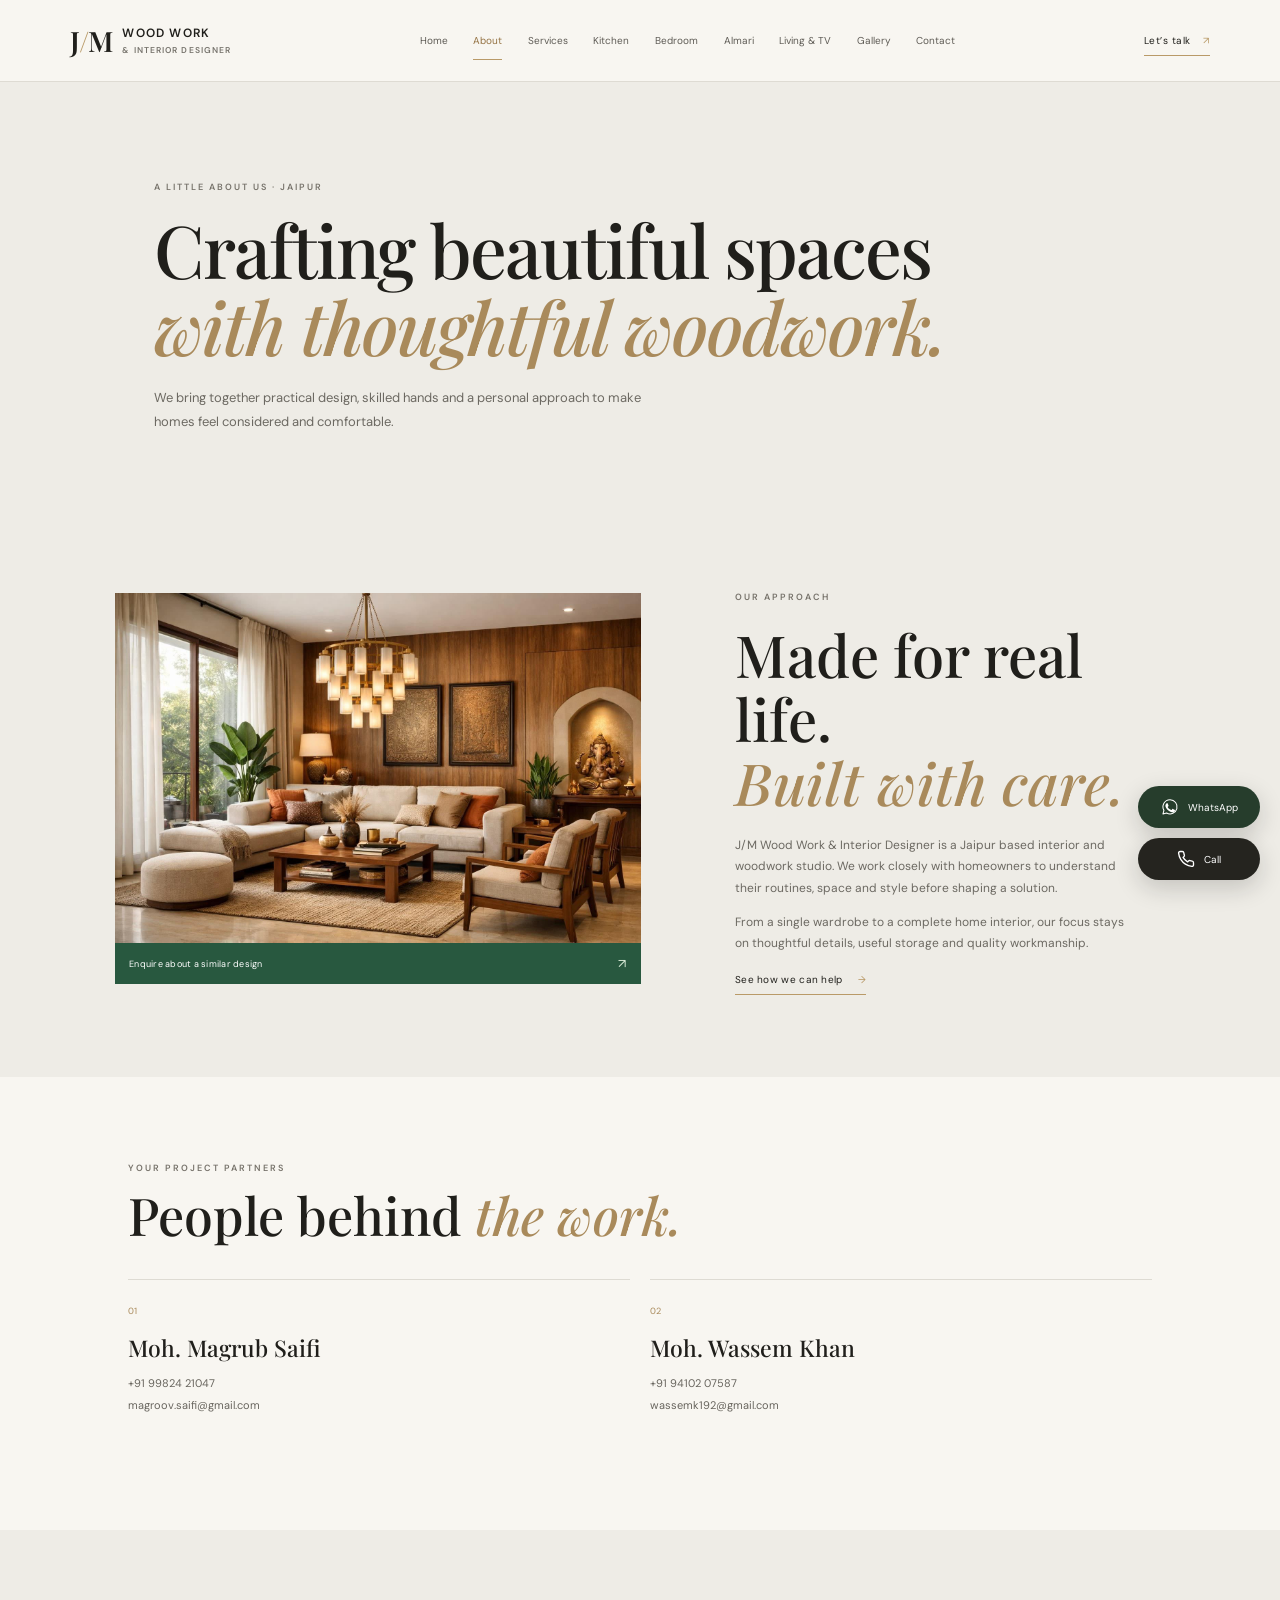
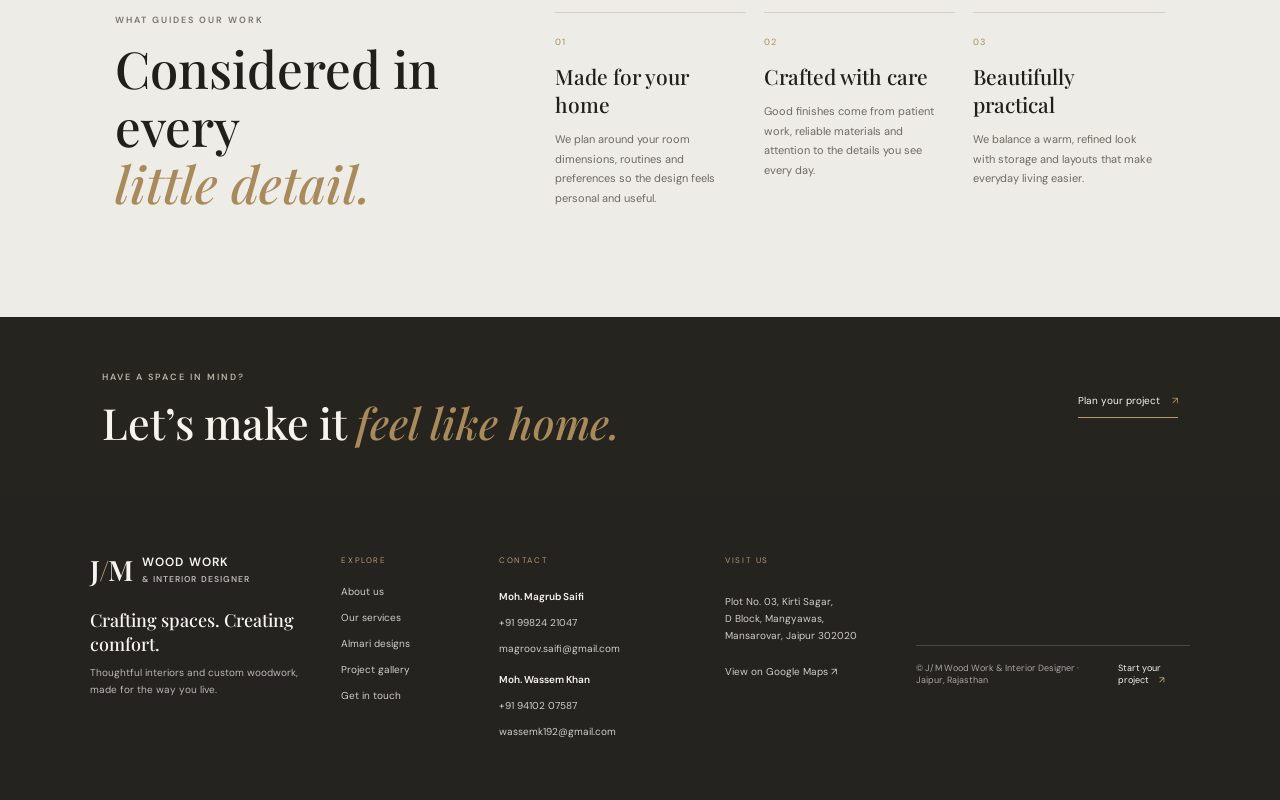
==== about.html @ 016baf74 "Build J/M Wood Work interior design website" ====
<!doctype html><html lang="en"><head><meta charset="UTF-8"><meta name="viewport" content="width=device-width, initial-scale=1"><meta name="theme-color" content="#171714"><meta name="description" content="Meet the J/M Wood Work team in Jaipur: custom woodwork, thoughtful interiors and quality craftsmanship."><title>About us | J/M Wood Work & Interior Designer, Jaipur</title><link rel="preconnect" href="https://fonts.googleapis.com"><link rel="preconnect" href="https://fonts.gstatic.com" crossorigin><link href="https://fonts.googleapis.com/css2?family=DM+Sans:wght@400;500;600&family=Playfair+Display:wght@500;600&display=swap" rel="stylesheet"><link rel="stylesheet" href="/styles.css"></head><body><header class="topbar"><a class="brand" href="/" aria-label="J/M Wood Work home"><span class="monogram">J<span>/</span>M</span><span class="brand-name">WOOD WORK <i>& INTERIOR DESIGNER</i></span></a><button class="menu-toggle" aria-expanded="false" aria-controls="site-nav" aria-label="Open navigation"><span></span><span></span></button><nav id="site-nav" aria-label="Main navigation"><a href="/">Home</a><a href="/about.html">About</a><a href="/services.html">Services</a><a href="/kitchen.html">Kitchen</a><a href="/bedroom.html">Bedroom</a><a href="/almari.html">Almari</a><a href="/living-room.html">Living & TV</a><a href="/gallery.html">Gallery</a><a href="/contact.html">Contact</a></nav><a class="header-cta" href="https://wa.me/919982421047" target="_blank" rel="noreferrer">Let’s talk <span>↗</span></a></header><main><section class="page-hero"><p class="eyebrow">A LITTLE ABOUT US · JAIPUR</p><h1>Crafting beautiful spaces<br><em>with thoughtful woodwork.</em></h1><p class="intro">We bring together practical design, skilled hands and a personal approach to make homes feel considered and comfortable.</p></section><section class="split-feature"><figure class="feature-image"><img src="/images/living-room-warm.jpg" alt="Warm family living room with custom wood finishes" loading="lazy"></figure><div><p class="eyebrow">OUR APPROACH</p><h2>Made for real life.<br><em>Built with care.</em></h2><p>J/M Wood Work & Interior Designer is a Jaipur based interior and woodwork studio. We work closely with homeowners to understand their routines, space and style before shaping a solution.</p><p>From a single wardrobe to a complete home interior, our focus stays on thoughtful details, useful storage and quality workmanship.</p><a class="text-link" href="/services.html">See how we can help <span>→</span></a></div></section><section class="owners"><p class="eyebrow">YOUR PROJECT PARTNERS</p><h2>People behind <em>the work.</em></h2><div class="owner-grid"><article><span>01</span><h3>Moh. Magrub Saifi</h3><a href="tel:+919982421047">+91 99824 21047</a><a href="mailto:magroov.saifi@gmail.com">magroov.saifi@gmail.com</a></article><article><span>02</span><h3>Moh. Wassem Khan</h3><a href="tel:+919410207587">+91 94102 07587</a><a href="mailto:wassemk192@gmail.com">wassemk192@gmail.com</a></article></div></section><section class="values-section"><div class="values-heading"><p class="eyebrow">WHAT GUIDES OUR WORK</p><h2>Considered in every<br><em>little detail.</em></h2></div><div class="values-grid"><article><span>01</span><h3>Made for your home</h3><p>We plan around your room dimensions, routines and preferences so the design feels personal and useful.</p></article><article><span>02</span><h3>Crafted with care</h3><p>Good finishes come from patient work, reliable materials and attention to the details you see every day.</p></article><article><span>03</span><h3>Beautifully practical</h3><p>We balance a warm, refined look with storage and layouts that make everyday living easier.</p></article></div></section></main><section class="contact-strip"><div><p class="eyebrow">HAVE A SPACE IN MIND?</p><h2>Let’s make it <em>feel like home.</em></h2></div><a class="contact-link" href="/contact.html">Plan your project <span>↗</span></a></section><footer class="site-footer"><div class="footer-main"><div class="footer-brand"><a class="brand" href="/"><span class="monogram">J<span>/</span>M</span><span class="brand-name">WOOD WORK <i>& INTERIOR DESIGNER</i></span></a><p>Crafting spaces. Creating comfort.</p><span class="footer-tag">Thoughtful interiors and custom woodwork, made for the way you live.</span></div><div class="footer-column"><p class="footer-title">EXPLORE</p><a href="/about.html">About us</a><a href="/services.html">Our services</a><a href="/almari.html">Almari designs</a><a href="/gallery.html">Project gallery</a><a href="/contact.html">Get in touch</a></div><div class="footer-column"><p class="footer-title">CONTACT</p><strong>Moh. Magrub Saifi</strong><a href="tel:+919982421047">+91 99824 21047</a><a href="mailto:magroov.saifi@gmail.com">magroov.saifi@gmail.com</a><strong>Moh. Wassem Khan</strong><a href="tel:+919410207587">+91 94102 07587</a><a href="mailto:wassemk192@gmail.com">wassemk192@gmail.com</a></div><div class="footer-column footer-address"><p class="footer-title">VISIT US</p><p>Plot No. 03, Kirti Sagar,<br>D Block, Mangyawas,<br>Mansarovar, Jaipur 302020</p><a href="https://maps.google.com/?q=Plot+No+03+Kirti+Sagar+D+Block+Mangyawas+Mansarovar+Jaipur+302020" target="_blank" rel="noreferrer">View on Google Maps ↗</a></div></div><div class="footer-bottom"><span>© J/M Wood Work & Interior Designer · Jaipur, Rajasthan</span><a href="/contact.html">Start your project <span>↗</span></a></div></footer><script src="/script.js" defer></script></body></html>
---- styles.css ----
:root{--ink:#201f1b;--muted:#77746d;--paper:#f8f6f1;--gold:#b99a68;--line:#dedbd3;--serif:'Playfair Display',Georgia,serif;--sans:'DM Sans',Arial,sans-serif}*{box-sizing:border-box}html{scroll-behavior:smooth}body{margin:0;background:var(--paper);color:var(--ink);font-family:var(--sans)}img{max-width:100%}a{color:inherit;text-decoration:none}button,input,select,textarea{font:inherit}.topbar{min-height:82px;padding:0 5.5vw;display:flex;align-items:center;justify-content:space-between;gap:28px;border-bottom:1px solid var(--line);position:relative;z-index:5;background:var(--paper)}.brand{display:flex;align-items:center;gap:12px;flex:none}.monogram{font:600 28px var(--serif);letter-spacing:-3px}.monogram span{color:var(--gold);padding:0 2px}.brand-name{font-size:9px;letter-spacing:1.5px;font-weight:600;white-space:nowrap}.brand-name i{font-style:normal;display:block;font-size:7px;letter-spacing:1.3px;color:var(--muted);margin-top:4px}.topbar nav{display:flex;align-items:center;justify-content:center;gap:clamp(12px,2vw,27px)}.topbar nav a{font-size:10px;color:#5e5b55;white-space:nowrap;padding:12px 0;border-bottom:1px solid transparent}.topbar nav a:hover,.topbar nav a[aria-current=page]{color:#957344;border-color:var(--gold)}.header-cta{font-size:10px;letter-spacing:.5px;border-bottom:1px solid var(--gold);padding:8px 0;white-space:nowrap}.header-cta span,.contact-link span,.button span{color:var(--gold);padding-left:9px}.menu-toggle{display:none}.eyebrow{font-size:9px;letter-spacing:2px;font-weight:600;color:#77736b}.hero{min-height:590px;padding:65px 6vw 63px;display:grid;grid-template-columns:.8fr 1.2fr;gap:7%;align-items:center;position:relative}.hero-copy{padding-left:3vw}.hero-copy .eyebrow span{display:inline-block;width:24px;height:1px;background:var(--gold);vertical-align:middle;margin-right:10px}.hero h1,.page-hero h1{font:500 clamp(48px,6vw,82px)/1.05 var(--serif);letter-spacing:-2px;margin:25px 0}.hero h1 em,.page-hero h1 em,.section-heading h2 em,.contact-strip h2 em,.home-feature h2 em,.split-feature h2 em,.owners h2 em{color:#a98a5b;font-weight:500}.intro{font-size:13px;line-height:1.85;color:#6c6962;max-width:360px;margin:22px 0 32px}.hero-actions{display:flex;align-items:center;gap:22px;flex-wrap:wrap}.button{display:inline-flex;align-items:center;background:#25241f;color:#fff;font-size:10px;letter-spacing:.3px;padding:14px 18px;border:0;cursor:pointer}.button span{color:#d1b47e}.text-link{display:inline-block;font-size:10px;letter-spacing:.3px;padding-bottom:8px;border-bottom:1px solid var(--gold)}.text-link span{padding-left:12px;color:var(--gold)}.hero-image{margin:0;position:relative;background:#eee9df;display:flex;align-items:center;justify-content:center;min-height:300px}.hero-image img{display:block;width:100%;height:auto;max-height:490px;object-fit:contain}.hero-image figcaption{position:absolute;bottom:0;left:0;right:0;display:flex;justify-content:space-between;gap:10px;padding:12px 15px;background:rgba(248,246,241,.92);font-size:8px;letter-spacing:1.2px}.hero-index{position:absolute;left:6vw;bottom:20px;font-size:8px;letter-spacing:1.5px;color:#858178}.hero-index span{margin-left:15px;color:#aaa59a}.intro-band{text-align:center;background:#eeece6;padding:80px 20px 76px}.statement{font:500 clamp(27px,4vw,44px)/1.35 var(--serif);margin:24px 0 16px}.statement span{color:#9b8056}.about-copy{font-size:12px;line-height:1.8;color:#77736b;max-width:450px;margin:0 auto 22px}.home-services,.work{padding:88px 7vw 100px}.section-heading{display:flex;justify-content:space-between;align-items:end;gap:20px;margin-bottom:34px}.section-heading h2,.owners h2{font:500 clamp(34px,4.5vw,52px)/1.12 var(--serif);margin:13px 0 0}.section-heading .text-link{margin-bottom:5px;white-space:nowrap}.service-grid{display:grid;grid-template-columns:repeat(3,minmax(0,1fr));gap:20px}.service-card{display:block;min-width:0}.service-card img{display:block;width:100%;height:auto;object-fit:contain;background:#eeece6;transition:opacity .25s}.service-card:hover img{opacity:.88}.service-card>span{display:block;font-size:8px;letter-spacing:1.4px;color:#888278;margin-top:16px}.service-card h2{font:500 23px var(--serif);margin:8px 0}.service-card h2 b{font:400 13px var(--sans);color:var(--gold);float:right}.service-card p{font-size:11px;color:#77736b;line-height:1.7;margin:0}.home-feature,.split-feature{display:grid;grid-template-columns:1.1fr .9fr;gap:9%;align-items:center;padding:70px 9vw 90px;background:#eeece6}.home-feature figure,.feature-image{margin:0;background:#e1ded6;display:flex;align-items:center;justify-content:center}.home-feature img,.feature-image img{display:block;width:100%;height:auto;object-fit:contain}.home-feature h2,.split-feature h2{font:500 clamp(38px,5vw,58px)/1.1 var(--serif);margin:20px 0}.home-feature p:not(.eyebrow),.split-feature p:not(.eyebrow){font-size:12px;line-height:1.8;color:#6c6962;max-width:400px}.contact-strip{padding:45px 8vw;background:#25241f;color:#f7f4ed;display:flex;align-items:center;justify-content:space-between;gap:24px}.contact-strip .eyebrow{color:#b7b2a6}.contact-strip h2{font:500 clamp(27px,4vw,43px) var(--serif);margin:10px 0 0}.contact-link{display:inline-block;font-size:10px;border-bottom:1px solid var(--gold);padding:0 0 10px;white-space:nowrap}.contact-strip .contact-link span{color:var(--gold)}footer{padding:22px 5.5vw;display:flex;align-items:center;justify-content:space-between;gap:20px}footer>span{font-size:9px;color:#77736b}.page-hero{padding:90px 12vw 76px;background:#eeece6}.page-hero h1{font-size:clamp(43px,6vw,73px);margin:18px 0}.page-hero .intro{max-width:490px;margin-bottom:0}.page-hero .contact-link{margin-top:28px;color:var(--ink)}.page-hero.compact{padding-top:68px;padding-bottom:58px}.split-feature{padding-top:72px;padding-bottom:82px;background:transparent}.split-feature:nth-of-type(even){background:#eeece6}.feature-list{list-style:none;padding:0;margin:22px 0 28px}.feature-list li{font-size:11px;color:#625f58;padding:10px 0;border-bottom:1px solid var(--line)}.owners{padding:76px 10vw 100px}.owners h2{margin:12px 0 35px}.owner-grid{display:grid;grid-template-columns:repeat(2,1fr);gap:20px}.owner-grid article{border-top:1px solid var(--line);padding:18px 0}.owner-grid article>span{font-size:9px;color:#a98a5b}.owner-grid h3{font:500 23px var(--serif);margin:13px 0}.owner-grid a{display:block;font-size:11px;color:#68655e;margin-top:8px}.service-grid{padding:0}.page-hero+.service-grid{padding:10px 8vw 100px;grid-template-columns:repeat(2,minmax(0,1fr));gap:46px 24px}.image-pair{display:grid;grid-template-columns:1fr 1fr;gap:16px;padding:10px 9vw 90px}.image-pair img{display:block;width:100%;height:auto;object-fit:contain;background:#eeece6}.gallery-page{padding-top:20px}.filters{display:flex;gap:25px;border-bottom:1px solid var(--line);margin:0 0 30px;overflow-x:auto}.filter{font:inherit;font-size:10px;color:#77736b;background:none;border:0;padding:0 0 13px;white-space:nowrap;cursor:pointer;border-bottom:1px solid transparent}.filter span{font-size:8px;color:#aaa;margin-left:5px}.filter.active{color:var(--ink);border-color:var(--gold)}.gallery{columns:3 230px;column-gap:16px}.project{break-inside:avoid;margin:0 0 16px;background:#eeece6;cursor:pointer;position:relative;overflow:hidden}.project img{display:block;width:100%;height:auto;object-fit:contain;transition:transform .5s}.project:hover img{transform:scale(1.025)}.project figcaption{position:absolute;bottom:0;left:0;right:0;padding:35px 13px 12px;background:linear-gradient(transparent,rgba(20,19,17,.68));color:#fff;font-size:9px;letter-spacing:.8px;opacity:0;transition:opacity .25s}.project:hover figcaption,.project:focus-visible figcaption{opacity:1}.project[hidden]{display:none}dialog{border:0;padding:36px;background:#201f1c;color:white;width:min(92vw,1100px);max-width:none;max-height:92vh}dialog::backdrop{background:rgba(13,12,10,.88)}dialog figure{margin:0;display:flex;flex-direction:column;align-items:center;gap:12px}dialog img{display:block;max-width:100%;max-height:78vh;width:auto;height:auto;object-fit:contain}dialog figcaption{font-size:9px;letter-spacing:1.4px;color:#ded8cb}.close,.prev,.next{position:absolute;border:0;background:transparent;color:white;font-size:32px;cursor:pointer}.close{right:18px;top:7px}.prev{left:4px;top:48%}.next{right:4px;top:48%}.contact-layout{padding:45px 10vw 100px;display:grid;grid-template-columns:1fr .8fr;gap:10%;align-items:start}#enquiry-form{display:grid;gap:17px}#enquiry-form label{display:grid;gap:8px;font-size:10px;color:#5e5b55}#enquiry-form input,#enquiry-form select,#enquiry-form textarea{border:1px solid var(--line);background:transparent;padding:13px 12px;border-radius:0;font-size:12px;color:var(--ink);width:100%}#enquiry-form textarea{resize:vertical}#enquiry-form .button{justify-self:start}.form-note{font-size:9px;color:#807c73;margin:0}.contact-card{background:#eeece6;padding:30px}.contact-card h2{font:500 29px var(--serif);margin:14px 0}.contact-card>p:not(.eyebrow){font-size:11px;line-height:1.8;color:#6c6962}.contact-person{border-top:1px solid var(--line);padding:17px 0 5px;margin-top:15px;display:grid;gap:8px}.contact-person strong{font:500 17px var(--serif)}.contact-person a{font-size:10px;color:#67635b}.contact-person .wa-link{color:#927346}
@media(max-width:1050px){.topbar{gap:18px;padding:0 4vw}.topbar nav{gap:12px}.topbar nav a{font-size:9px}.brand{gap:8px}.brand-name{letter-spacing:1px}.header-cta{display:none}}
@media(max-width:760px){.topbar{min-height:70px;padding:0 5vw;justify-content:flex-start}.brand{margin-right:auto}.menu-toggle{display:flex;width:42px;height:42px;border:1px solid var(--line);background:transparent;align-items:center;justify-content:center;flex-direction:column;gap:5px;cursor:pointer}.menu-toggle span{display:block;width:17px;height:1px;background:var(--ink);transition:transform .2s}.menu-toggle[aria-expanded=true] span:first-child{transform:translateY(3px) rotate(45deg)}.menu-toggle[aria-expanded=true] span:last-child{transform:translateY(-3px) rotate(-45deg)}.topbar nav{display:none;position:absolute;top:69px;left:0;right:0;background:var(--paper);padding:8px 5vw 20px;border-bottom:1px solid var(--line);box-shadow:0 10px 18px #201f1b10;align-items:stretch;gap:0}.topbar nav.open{display:flex;flex-direction:column}.topbar nav a{font-size:12px;padding:13px 0;border-bottom:1px solid var(--line)}.hero{padding:48px 5vw 53px;grid-template-columns:1fr;gap:28px}.hero-copy{padding:0}.hero h1{font-size:60px;margin:20px 0}.hero-image{min-height:0}.hero-image img{max-height:none}.hero-index{left:5vw;bottom:18px}.intro-band{padding:63px 22px}.home-services,.work{padding:65px 5vw 72px}.section-heading{align-items:start;flex-direction:column;gap:12px;margin-bottom:25px}.section-heading h2{font-size:38px}.service-grid{grid-template-columns:1fr;gap:28px}.service-card img{width:100%}.service-card h2{font-size:22px}.home-feature,.split-feature{grid-template-columns:1fr;gap:28px;padding:50px 6vw 60px}.home-feature h2,.split-feature h2{font-size:43px;margin:14px 0}.home-feature .eyebrow,.split-feature .eyebrow{line-height:1.7}.contact-strip{padding:35px 6vw;align-items:flex-start;flex-direction:column}.contact-strip h2{font-size:30px}.contact-strip .contact-link{margin-top:5px}.page-hero{padding:60px 7vw 55px}.page-hero h1{font-size:47px}.page-hero.compact{padding:52px 7vw 38px}.owners{padding:55px 7vw 70px}.owner-grid{grid-template-columns:1fr;gap:4px}.page-hero+.service-grid{padding:12px 6vw 70px;grid-template-columns:1fr;gap:30px}.image-pair{grid-template-columns:1fr;gap:10px;padding:6px 6vw 65px}.gallery{columns:2 140px;column-gap:9px}.project{margin-bottom:9px}.project figcaption{opacity:1;padding:27px 8px 8px;font-size:8px}.filters{gap:19px;margin-bottom:22px}.contact-layout{padding:30px 6vw 70px;grid-template-columns:1fr;gap:25px}.contact-card{padding:24px}footer{padding:20px 5vw;align-items:flex-start;flex-direction:column;gap:10px}footer>span{font-size:8px}dialog{padding:25px 18px}dialog img{max-height:78vh}}
@media(max-width:380px){.brand-name{font-size:8px}.hero h1{font-size:53px}.hero-actions{gap:14px}.button{padding:13px 14px}.gallery{columns:1}.project figcaption{font-size:9px}}
@media(prefers-reduced-motion:reduce){html{scroll-behavior:auto}*,*::before,*::after{transition:none!important}}
.footer-links{display:flex;gap:16px}.footer-links a,.footer-phone{font-size:9px;color:#68655e}.footer-links a:hover,.footer-phone:hover{color:#957344}.wa-float{position:fixed;z-index:8;right:22px;bottom:20px;display:flex;align-items:center;gap:9px;padding:12px 15px;border-radius:30px;background:#243b2a;color:#fff;font-size:10px;box-shadow:0 8px 24px #1717142b;transition:transform .2s,background .2s}.wa-float:hover{transform:translateY(-2px);background:#1d492b}.wa-float>span:last-child{color:#d6c296}.wa-mark{font-size:8px;font-weight:600;letter-spacing:-.4px;border:1px solid #d8e2d8;border-radius:50%;width:19px;height:19px;display:grid;place-items:center}@media(max-width:760px){.footer-links{gap:13px}.footer-links a,.footer-phone{font-size:10px}.wa-float{right:14px;bottom:14px;padding:11px 13px}}
.site-footer{background:#24231f;color:#f7f4ed;padding:55px 7vw 20px}.footer-main{display:grid;grid-template-columns:1.25fr .7fr 1.1fr 1fr;gap:38px;padding-bottom:40px}.site-footer .brand-name{color:#f7f4ed}.site-footer .brand-name i{color:#bcb8ae}.footer-brand>p{font:500 18px var(--serif);margin:20px 0 8px}.footer-tag{display:block;max-width:235px;font-size:10px;line-height:1.7;color:#bcb8ae}.footer-column{display:flex;flex-direction:column;align-items:flex-start;gap:9px}.footer-column a,.footer-column strong,.footer-column>p:not(.footer-title){font-size:10px;line-height:1.7;color:#d1cec6}.footer-column strong{font-weight:600;color:#f7f4ed;margin-top:5px}.footer-column a:hover,.footer-bottom a:hover{color:#d2b77e}.footer-column .footer-title{font-size:8px;letter-spacing:1.6px;color:#b49a6d;margin:4px 0 9px}.footer-bottom{border-top:1px solid #484740;padding-top:16px;display:flex;justify-content:space-between;gap:16px;font-size:9px;color:#aaa69d}.footer-bottom a{color:#f7f4ed}.footer-bottom a span{color:#d2b77e;margin-left:8px}.float-actions{position:fixed;z-index:9;right:20px;bottom:20px;display:flex;flex-direction:column;gap:10px}.float-button{display:flex;align-items:center;justify-content:center;gap:9px;min-width:122px;padding:12px 15px;border-radius:28px;background:#263d2c;color:white;font-size:10px;box-shadow:0 8px 24px #17171430;transition:transform .2s,background .2s}.float-button:hover{transform:translateY(-2px);background:#1e4b2c}.float-call{background:#25241f}.float-call:hover{background:#423c2d}.float-button svg{width:18px;height:18px;fill:none;stroke:currentColor;stroke-width:1.8;stroke-linecap:round;stroke-linejoin:round;flex:none}.float-whatsapp svg path:first-child{fill:none}.float-whatsapp svg path:last-child{fill:currentColor;stroke:none}.home-process{padding:75px 8vw 90px;background:#eeece6}.process-grid{display:grid;grid-template-columns:repeat(3,1fr);gap:25px}.process-grid article,.values-grid article{border-top:1px solid #d4d0c7;padding:16px 5px 0 0}.process-grid article>span,.values-grid article>span{font-size:9px;color:#a98a5b;letter-spacing:1px}.process-grid h3,.values-grid h3{font:500 21px var(--serif);margin:12px 0}.process-grid p,.values-grid p{font-size:11px;line-height:1.8;color:#6e6a62;max-width:300px}.values-section{padding:75px 9vw 90px;display:grid;grid-template-columns:.75fr 1.25fr;gap:7%;align-items:center;background:#eeece6}.values-heading h2,.gallery-note h2,.contact-next h2{font:500 clamp(34px,4.5vw,51px)/1.13 var(--serif);margin:14px 0}.values-heading h2 em,.gallery-note h2 em,.contact-next h2 em{color:#a98a5b}.values-heading>p:not(.eyebrow){font-size:11px;line-height:1.8;color:#6e6a62;max-width:330px}.values-grid{display:grid;grid-template-columns:repeat(3,1fr);gap:18px}.detail-list p{border-top:1px solid #d4d0c7;padding:14px 0;margin:0;display:flex;flex-direction:column;gap:6px}.detail-list strong{font:500 17px var(--serif)}.detail-list span{font-size:10px;line-height:1.7;color:#6e6a62}.gallery-note{padding:72px 20px 85px;text-align:center;background:#eeece6}.gallery-note>p:not(.eyebrow){font-size:11px;line-height:1.8;max-width:430px;color:#6e6a62;margin:0 auto 22px}.gallery-note h2{font-size:44px}.contact-next{padding:70px 10vw 85px;display:grid;grid-template-columns:1fr 1fr;gap:10%;align-items:center;background:#eeece6}.contact-next-copy p{font-size:12px;line-height:1.8;color:#6e6a62;max-width:430px;margin:0 0 22px}
@media(max-width:760px){.site-footer{padding:38px 6vw 18px}.footer-main{grid-template-columns:1fr 1fr;gap:27px 18px;padding-bottom:28px}.footer-brand{grid-column:1/-1}.footer-tag{max-width:300px}.footer-bottom{flex-direction:column;font-size:8px}.float-actions{right:12px;bottom:12px;flex-direction:row;gap:8px}.float-button{min-width:0;padding:11px 13px;font-size:9px}.float-button svg{width:17px;height:17px}.home-process{padding:55px 6vw 65px}.process-grid{grid-template-columns:1fr;gap:12px}.process-grid article,.values-grid article{padding-top:12px}.values-section{padding:55px 6vw 65px;grid-template-columns:1fr;gap:25px}.values-grid{grid-template-columns:1fr;gap:5px}.detail-list p{padding:12px 0}.gallery-note{padding:55px 7vw 65px}.gallery-note h2{font-size:38px}.contact-next{padding:55px 7vw 65px;grid-template-columns:1fr;gap:7px}}
.project-card{break-inside:avoid;margin:0 0 16px;background:#fff;border:1px solid #e6e2da}.project-image{display:block;position:relative;width:100%;padding:0;border:0;background:#eeece6;cursor:zoom-in;overflow:hidden}.project-image img{display:block;width:100%;height:auto;object-fit:contain;transition:transform .45s}.project-image:hover img{transform:scale(1.025)}.project-caption{position:absolute;left:0;right:0;bottom:0;padding:32px 13px 11px;background:linear-gradient(transparent,rgba(20,19,17,.7));color:white;text-align:left;font-size:9px;letter-spacing:.8px;opacity:0;transition:opacity .2s}.project-image:hover .project-caption,.project-image:focus-visible .project-caption{opacity:1}.project-enquiry{display:flex;align-items:center;justify-content:space-between;gap:8px;padding:13px 14px;font-size:9px;letter-spacing:.35px;color:#50483a;background:#fff}.project-enquiry span:last-child{font-size:13px;color:#a98a5b}.project-enquiry:hover{background:#f0ede6;color:#201f1b}.project-card[hidden]{display:none}
.service-card-main{display:block}.image-enquiry{width:100%;display:flex;align-items:center;justify-content:space-between;gap:10px;padding:12px 14px;background:#fff;border-top:1px solid #e6e2da;color:#50483a;font-size:9px;letter-spacing:.25px}.image-enquiry span{font-size:13px;color:#a98a5b}.image-enquiry:hover{background:#f0ede6;color:#201f1b}.hero-image,.feature-image{flex-direction:column;align-items:stretch}.hero-image img,.feature-image img{width:100%}.hero-image figcaption{position:static;order:2}.hero-image .image-enquiry{order:3}.related-image{background:#eeece6}.related-image img{display:block;width:100%;height:auto;object-fit:contain}
.project-enquiry,.image-enquiry{background:#28583f;color:#fff;border:0}.project-enquiry span:last-child,.image-enquiry span{color:#d7e9d6}.project-enquiry:hover,.image-enquiry:hover{background:#1e4933;color:white}.wardrobe-gallery{padding:75px 8vw 90px}.wardrobe-cards{display:grid;grid-template-columns:repeat(2,minmax(0,1fr));gap:22px}.wardrobe-card{min-width:0;background:#eeece6}.wardrobe-card>img{display:block;width:100%;height:auto;object-fit:contain}.wardrobe-card-copy{padding:17px 18px 18px}.wardrobe-card-copy>span{font-size:8px;letter-spacing:1.3px;color:#77736b}.wardrobe-card-copy h3{font:500 21px var(--serif);margin:10px 0 14px}.wardrobe-card .project-enquiry{margin:0 -18px -18px;width:calc(100% + 36px)}.wardrobe-video{display:grid;grid-template-columns:.85fr 1fr;gap:10%;align-items:center;padding:70px 10vw 85px;background:#eeece6}.video-copy h2{font:500 clamp(38px,4.5vw,52px)/1.13 var(--serif);margin:16px 0}.video-copy h2 em{color:#a98a5b}.video-copy>p:not(.eyebrow){font-size:11px;line-height:1.8;color:#6e6a62;max-width:350px;margin-bottom:23px}.video-frame{margin:0;max-width:480px;background:#171714}.video-frame video{display:block;width:100%;height:auto;max-height:80vh;object-fit:contain;background:#171714}.video-frame figcaption{font-size:8px;letter-spacing:1.2px;color:#d6d2c8;padding:12px 14px}.home-services .service-grid{grid-template-columns:repeat(auto-fit,minmax(220px,1fr))}
@media(max-width:760px){.wardrobe-gallery{padding:55px 6vw 65px}.wardrobe-cards{grid-template-columns:1fr;gap:16px}.wardrobe-card-copy{padding:14px}.wardrobe-card .project-enquiry{margin:0 -14px -14px;width:calc(100% + 28px)}.wardrobe-video{grid-template-columns:1fr;gap:26px;padding:55px 6vw 65px}.video-frame{width:100%;max-width:520px;margin:auto}.video-frame video{max-height:none}.home-services .service-grid{grid-template-columns:1fr}}

.topbar{position:sticky;top:0}.brand-name{font-size:12px;letter-spacing:1.2px}.brand-name i{font-size:8.5px;letter-spacing:1.1px}
.home-video{display:grid;grid-template-columns:.85fr 1fr;gap:10%;align-items:center;padding:70px 10vw 85px;background:#24231f;color:#f7f4ed}.home-video .eyebrow{color:#c2bba9}.home-video-copy h2{font:500 clamp(38px,4.5vw,52px)/1.13 var(--serif);margin:16px 0}.home-video-copy h2 em{color:#d1b77f}.home-video-copy>p:not(.eyebrow){font-size:11px;line-height:1.8;color:#d0ccc3;max-width:350px;margin-bottom:22px}.home-video .text-link{color:#fff}.home-video .text-link span{color:#d1b77f}
@media(max-width:980px){.topbar{min-height:74px;padding:0 5vw;justify-content:flex-start;gap:14px}.brand{margin-right:auto}.brand-name{font-size:11px;letter-spacing:1px}.brand-name i{font-size:7.5px}.menu-toggle{display:flex;width:42px;height:42px;border:1px solid var(--line);background:transparent;align-items:center;justify-content:center;flex-direction:column;gap:5px;cursor:pointer}.menu-toggle span{display:block;width:17px;height:1px;background:var(--ink);transition:transform .2s}.menu-toggle[aria-expanded=true] span:first-child{transform:translateY(3px) rotate(45deg)}.menu-toggle[aria-expanded=true] span:last-child{transform:translateY(-3px) rotate(-45deg)}.topbar nav{display:none;position:absolute;top:100%;left:0;right:0;background:var(--paper);padding:8px 5vw 20px;border-bottom:1px solid var(--line);box-shadow:0 10px 18px #201f1b10;align-items:stretch;gap:0}.topbar nav.open{display:flex;flex-direction:column}.topbar nav a{font-size:12px;padding:13px 0;border-bottom:1px solid var(--line)}.header-cta{display:none}}
@media(max-width:760px){.brand-name{font-size:10px;letter-spacing:.9px}.brand-name i{font-size:7px;letter-spacing:.8px}.home-video{grid-template-columns:1fr;gap:24px;padding:55px 6vw 65px}.home-video-copy h2{font-size:43px}.home-video .video-frame{width:100%;max-width:520px;margin:auto}}

.button{background:#28583f;color:#fff;transition:background .2s}.button:hover{background:#1e4933}.button span{color:#d7e9d6}
@media(max-width:760px){.hero h1{font-size:clamp(48px,13vw,58px)}.brand-name{font-size:11px;letter-spacing:.9px}.brand-name i{font-size:7.5px}.float-actions{right:12px;bottom:12px;gap:7px}.float-button{width:42px;height:42px;min-width:42px;padding:0;border-radius:50%;gap:0}.float-button span{display:none}}
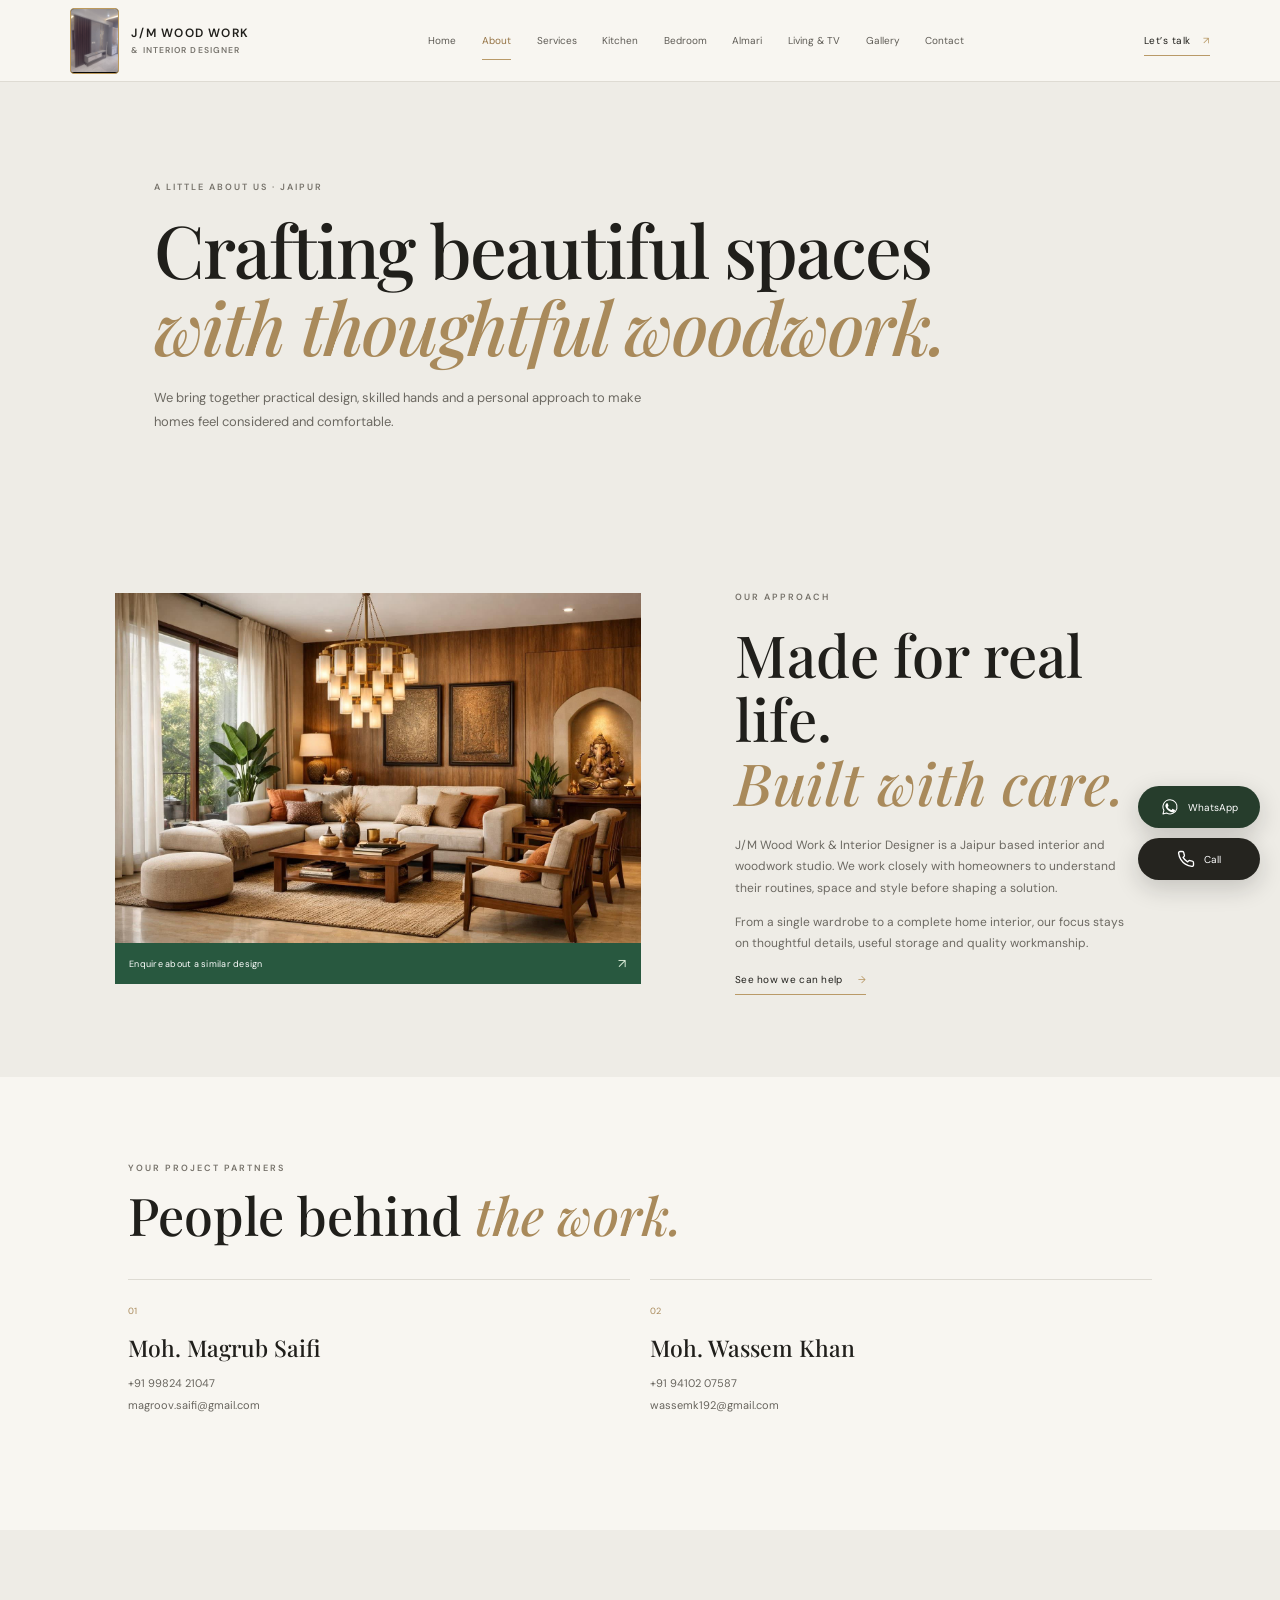
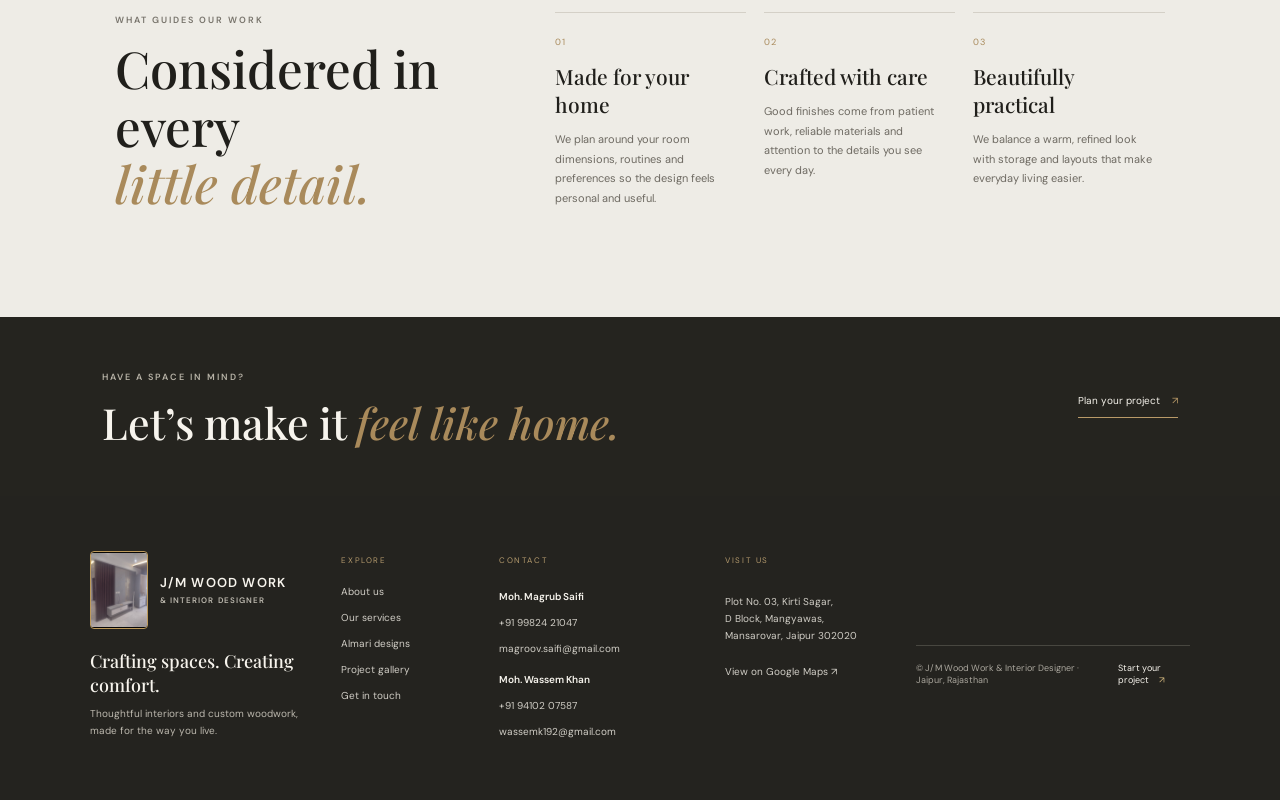
==== commit a4f61234: "Add J/M logo to site branding" ====
--- a/about.html
+++ b/about.html
@@ -1 +1 @@
-<!doctype html><html lang="en"><head><meta charset="UTF-8"><meta name="viewport" content="width=device-width, initial-scale=1"><meta name="theme-color" content="#171714"><meta name="description" content="Meet the J/M Wood Work team in Jaipur: custom woodwork, thoughtful interiors and quality craftsmanship."><title>About us | J/M Wood Work & Interior Designer, Jaipur</title><link rel="preconnect" href="https://fonts.googleapis.com"><link rel="preconnect" href="https://fonts.gstatic.com" crossorigin><link href="https://fonts.googleapis.com/css2?family=DM+Sans:wght@400;500;600&family=Playfair+Display:wght@500;600&display=swap" rel="stylesheet"><link rel="stylesheet" href="/styles.css"></head><body><header class="topbar"><a class="brand" href="/" aria-label="J/M Wood Work home"><span class="monogram">J<span>/</span>M</span><span class="brand-name">WOOD WORK <i>& INTERIOR DESIGNER</i></span></a><button class="menu-toggle" aria-expanded="false" aria-controls="site-nav" aria-label="Open navigation"><span></span><span></span></button><nav id="site-nav" aria-label="Main navigation"><a href="/">Home</a><a href="/about.html">About</a><a href="/services.html">Services</a><a href="/kitchen.html">Kitchen</a><a href="/bedroom.html">Bedroom</a><a href="/almari.html">Almari</a><a href="/living-room.html">Living & TV</a><a href="/gallery.html">Gallery</a><a href="/contact.html">Contact</a></nav><a class="header-cta" href="https://wa.me/919982421047" target="_blank" rel="noreferrer">Let’s talk <span>↗</span></a></header><main><section class="page-hero"><p class="eyebrow">A LITTLE ABOUT US · JAIPUR</p><h1>Crafting beautiful spaces<br><em>with thoughtful woodwork.</em></h1><p class="intro">We bring together practical design, skilled hands and a personal approach to make homes feel considered and comfortable.</p></section><section class="split-feature"><figure class="feature-image"><img src="/images/living-room-warm.jpg" alt="Warm family living room with custom wood finishes" loading="lazy"></figure><div><p class="eyebrow">OUR APPROACH</p><h2>Made for real life.<br><em>Built with care.</em></h2><p>J/M Wood Work & Interior Designer is a Jaipur based interior and woodwork studio. We work closely with homeowners to understand their routines, space and style before shaping a solution.</p><p>From a single wardrobe to a complete home interior, our focus stays on thoughtful details, useful storage and quality workmanship.</p><a class="text-link" href="/services.html">See how we can help <span>→</span></a></div></section><section class="owners"><p class="eyebrow">YOUR PROJECT PARTNERS</p><h2>People behind <em>the work.</em></h2><div class="owner-grid"><article><span>01</span><h3>Moh. Magrub Saifi</h3><a href="tel:+919982421047">+91 99824 21047</a><a href="mailto:magroov.saifi@gmail.com">magroov.saifi@gmail.com</a></article><article><span>02</span><h3>Moh. Wassem Khan</h3><a href="tel:+919410207587">+91 94102 07587</a><a href="mailto:wassemk192@gmail.com">wassemk192@gmail.com</a></article></div></section><section class="values-section"><div class="values-heading"><p class="eyebrow">WHAT GUIDES OUR WORK</p><h2>Considered in every<br><em>little detail.</em></h2></div><div class="values-grid"><article><span>01</span><h3>Made for your home</h3><p>We plan around your room dimensions, routines and preferences so the design feels personal and useful.</p></article><article><span>02</span><h3>Crafted with care</h3><p>Good finishes come from patient work, reliable materials and attention to the details you see every day.</p></article><article><span>03</span><h3>Beautifully practical</h3><p>We balance a warm, refined look with storage and layouts that make everyday living easier.</p></article></div></section></main><section class="contact-strip"><div><p class="eyebrow">HAVE A SPACE IN MIND?</p><h2>Let’s make it <em>feel like home.</em></h2></div><a class="contact-link" href="/contact.html">Plan your project <span>↗</span></a></section><footer class="site-footer"><div class="footer-main"><div class="footer-brand"><a class="brand" href="/"><span class="monogram">J<span>/</span>M</span><span class="brand-name">WOOD WORK <i>& INTERIOR DESIGNER</i></span></a><p>Crafting spaces. Creating comfort.</p><span class="footer-tag">Thoughtful interiors and custom woodwork, made for the way you live.</span></div><div class="footer-column"><p class="footer-title">EXPLORE</p><a href="/about.html">About us</a><a href="/services.html">Our services</a><a href="/almari.html">Almari designs</a><a href="/gallery.html">Project gallery</a><a href="/contact.html">Get in touch</a></div><div class="footer-column"><p class="footer-title">CONTACT</p><strong>Moh. Magrub Saifi</strong><a href="tel:+919982421047">+91 99824 21047</a><a href="mailto:magroov.saifi@gmail.com">magroov.saifi@gmail.com</a><strong>Moh. Wassem Khan</strong><a href="tel:+919410207587">+91 94102 07587</a><a href="mailto:wassemk192@gmail.com">wassemk192@gmail.com</a></div><div class="footer-column footer-address"><p class="footer-title">VISIT US</p><p>Plot No. 03, Kirti Sagar,<br>D Block, Mangyawas,<br>Mansarovar, Jaipur 302020</p><a href="https://maps.google.com/?q=Plot+No+03+Kirti+Sagar+D+Block+Mangyawas+Mansarovar+Jaipur+302020" target="_blank" rel="noreferrer">View on Google Maps ↗</a></div></div><div class="footer-bottom"><span>© J/M Wood Work & Interior Designer · Jaipur, Rajasthan</span><a href="/contact.html">Start your project <span>↗</span></a></div></footer><script src="/script.js" defer></script></body></html>+<!doctype html><html lang="en"><head><meta charset="UTF-8"><meta name="viewport" content="width=device-width, initial-scale=1"><meta name="theme-color" content="#171714"><meta name="description" content="Meet the J/M Wood Work team in Jaipur: custom woodwork, thoughtful interiors and quality craftsmanship."><title>About us | J/M Wood Work & Interior Designer, Jaipur</title><link rel="preconnect" href="https://fonts.googleapis.com"><link rel="preconnect" href="https://fonts.gstatic.com" crossorigin><link href="https://fonts.googleapis.com/css2?family=DM+Sans:wght@400;500;600&family=Playfair+Display:wght@500;600&display=swap" rel="stylesheet"><link rel="stylesheet" href="/styles.css"></head><body><header class="topbar"><a class="brand" href="/" aria-label="J/M Wood Work home"><img class="brand-logo" src="/images/jm-logo.jpg" alt="J/M Wood Work logo"><span class="brand-name"><span>J/M WOOD WORK</span><i>& INTERIOR DESIGNER</i></span></a><button class="menu-toggle" aria-expanded="false" aria-controls="site-nav" aria-label="Open navigation"><span></span><span></span></button><nav id="site-nav" aria-label="Main navigation"><a href="/">Home</a><a href="/about.html">About</a><a href="/services.html">Services</a><a href="/kitchen.html">Kitchen</a><a href="/bedroom.html">Bedroom</a><a href="/almari.html">Almari</a><a href="/living-room.html">Living & TV</a><a href="/gallery.html">Gallery</a><a href="/contact.html">Contact</a></nav><a class="header-cta" href="https://wa.me/919982421047" target="_blank" rel="noreferrer">Let’s talk <span>↗</span></a></header><main><section class="page-hero"><p class="eyebrow">A LITTLE ABOUT US · JAIPUR</p><h1>Crafting beautiful spaces<br><em>with thoughtful woodwork.</em></h1><p class="intro">We bring together practical design, skilled hands and a personal approach to make homes feel considered and comfortable.</p></section><section class="split-feature"><figure class="feature-image"><img src="/images/living-room-warm.jpg" alt="Warm family living room with custom wood finishes" loading="lazy"></figure><div><p class="eyebrow">OUR APPROACH</p><h2>Made for real life.<br><em>Built with care.</em></h2><p>J/M Wood Work & Interior Designer is a Jaipur based interior and woodwork studio. We work closely with homeowners to understand their routines, space and style before shaping a solution.</p><p>From a single wardrobe to a complete home interior, our focus stays on thoughtful details, useful storage and quality workmanship.</p><a class="text-link" href="/services.html">See how we can help <span>→</span></a></div></section><section class="owners"><p class="eyebrow">YOUR PROJECT PARTNERS</p><h2>People behind <em>the work.</em></h2><div class="owner-grid"><article><span>01</span><h3>Moh. Magrub Saifi</h3><a href="tel:+919982421047">+91 99824 21047</a><a href="mailto:magroov.saifi@gmail.com">magroov.saifi@gmail.com</a></article><article><span>02</span><h3>Moh. Wassem Khan</h3><a href="tel:+919410207587">+91 94102 07587</a><a href="mailto:wassemk192@gmail.com">wassemk192@gmail.com</a></article></div></section><section class="values-section"><div class="values-heading"><p class="eyebrow">WHAT GUIDES OUR WORK</p><h2>Considered in every<br><em>little detail.</em></h2></div><div class="values-grid"><article><span>01</span><h3>Made for your home</h3><p>We plan around your room dimensions, routines and preferences so the design feels personal and useful.</p></article><article><span>02</span><h3>Crafted with care</h3><p>Good finishes come from patient work, reliable materials and attention to the details you see every day.</p></article><article><span>03</span><h3>Beautifully practical</h3><p>We balance a warm, refined look with storage and layouts that make everyday living easier.</p></article></div></section></main><section class="contact-strip"><div><p class="eyebrow">HAVE A SPACE IN MIND?</p><h2>Let’s make it <em>feel like home.</em></h2></div><a class="contact-link" href="/contact.html">Plan your project <span>↗</span></a></section><footer class="site-footer"><div class="footer-main"><div class="footer-brand"><a class="brand" href="/"><img class="brand-logo" src="/images/jm-logo.jpg" alt="J/M Wood Work logo"><span class="brand-name"><span>J/M WOOD WORK</span><i>& INTERIOR DESIGNER</i></span></a><p>Crafting spaces. Creating comfort.</p><span class="footer-tag">Thoughtful interiors and custom woodwork, made for the way you live.</span></div><div class="footer-column"><p class="footer-title">EXPLORE</p><a href="/about.html">About us</a><a href="/services.html">Our services</a><a href="/almari.html">Almari designs</a><a href="/gallery.html">Project gallery</a><a href="/contact.html">Get in touch</a></div><div class="footer-column"><p class="footer-title">CONTACT</p><strong>Moh. Magrub Saifi</strong><a href="tel:+919982421047">+91 99824 21047</a><a href="mailto:magroov.saifi@gmail.com">magroov.saifi@gmail.com</a><strong>Moh. Wassem Khan</strong><a href="tel:+919410207587">+91 94102 07587</a><a href="mailto:wassemk192@gmail.com">wassemk192@gmail.com</a></div><div class="footer-column footer-address"><p class="footer-title">VISIT US</p><p>Plot No. 03, Kirti Sagar,<br>D Block, Mangyawas,<br>Mansarovar, Jaipur 302020</p><a href="https://maps.google.com/?q=Plot+No+03+Kirti+Sagar+D+Block+Mangyawas+Mansarovar+Jaipur+302020" target="_blank" rel="noreferrer">View on Google Maps ↗</a></div></div><div class="footer-bottom"><span>© J/M Wood Work & Interior Designer · Jaipur, Rajasthan</span><a href="/contact.html">Start your project <span>↗</span></a></div></footer><script src="/script.js" defer></script></body></html>
--- a/styles.css
+++ b/styles.css
@@ -17,4 +17,7 @@
 @media(max-width:760px){.brand-name{font-size:10px;letter-spacing:.9px}.brand-name i{font-size:7px;letter-spacing:.8px}.home-video{grid-template-columns:1fr;gap:24px;padding:55px 6vw 65px}.home-video-copy h2{font-size:43px}.home-video .video-frame{width:100%;max-width:520px;margin:auto}}
 
 .button{background:#28583f;color:#fff;transition:background .2s}.button:hover{background:#1e4933}.button span{color:#d7e9d6}
+.brand-logo{display:block;flex:none;width:49px;height:66px;object-fit:contain;background:#080706;border:1px solid #bd9a5b;border-radius:4px}.brand-name>span{display:block;font-size:12px;font-weight:600;letter-spacing:1.2px;white-space:nowrap}.site-footer .brand-logo{width:58px;height:78px}.site-footer .brand-name>span{font-size:13px;color:#f7f4ed}.site-footer .brand-name i{font-size:8px}
+@media(max-width:980px){.brand-logo{width:43px;height:58px}.brand-name>span{font-size:11px;letter-spacing:.8px}.site-footer .brand-logo{width:52px;height:70px}}
+@media(max-width:760px){.brand-logo{width:39px;height:52px}.brand-name>span{font-size:10px;letter-spacing:.65px}.brand-name i{font-size:7px}.site-footer .brand-logo{width:48px;height:64px}.site-footer .brand-name>span{font-size:11px}}
 @media(max-width:760px){.hero h1{font-size:clamp(48px,13vw,58px)}.brand-name{font-size:11px;letter-spacing:.9px}.brand-name i{font-size:7.5px}.float-actions{right:12px;bottom:12px;gap:7px}.float-button{width:42px;height:42px;min-width:42px;padding:0;border-radius:50%;gap:0}.float-button span{display:none}}
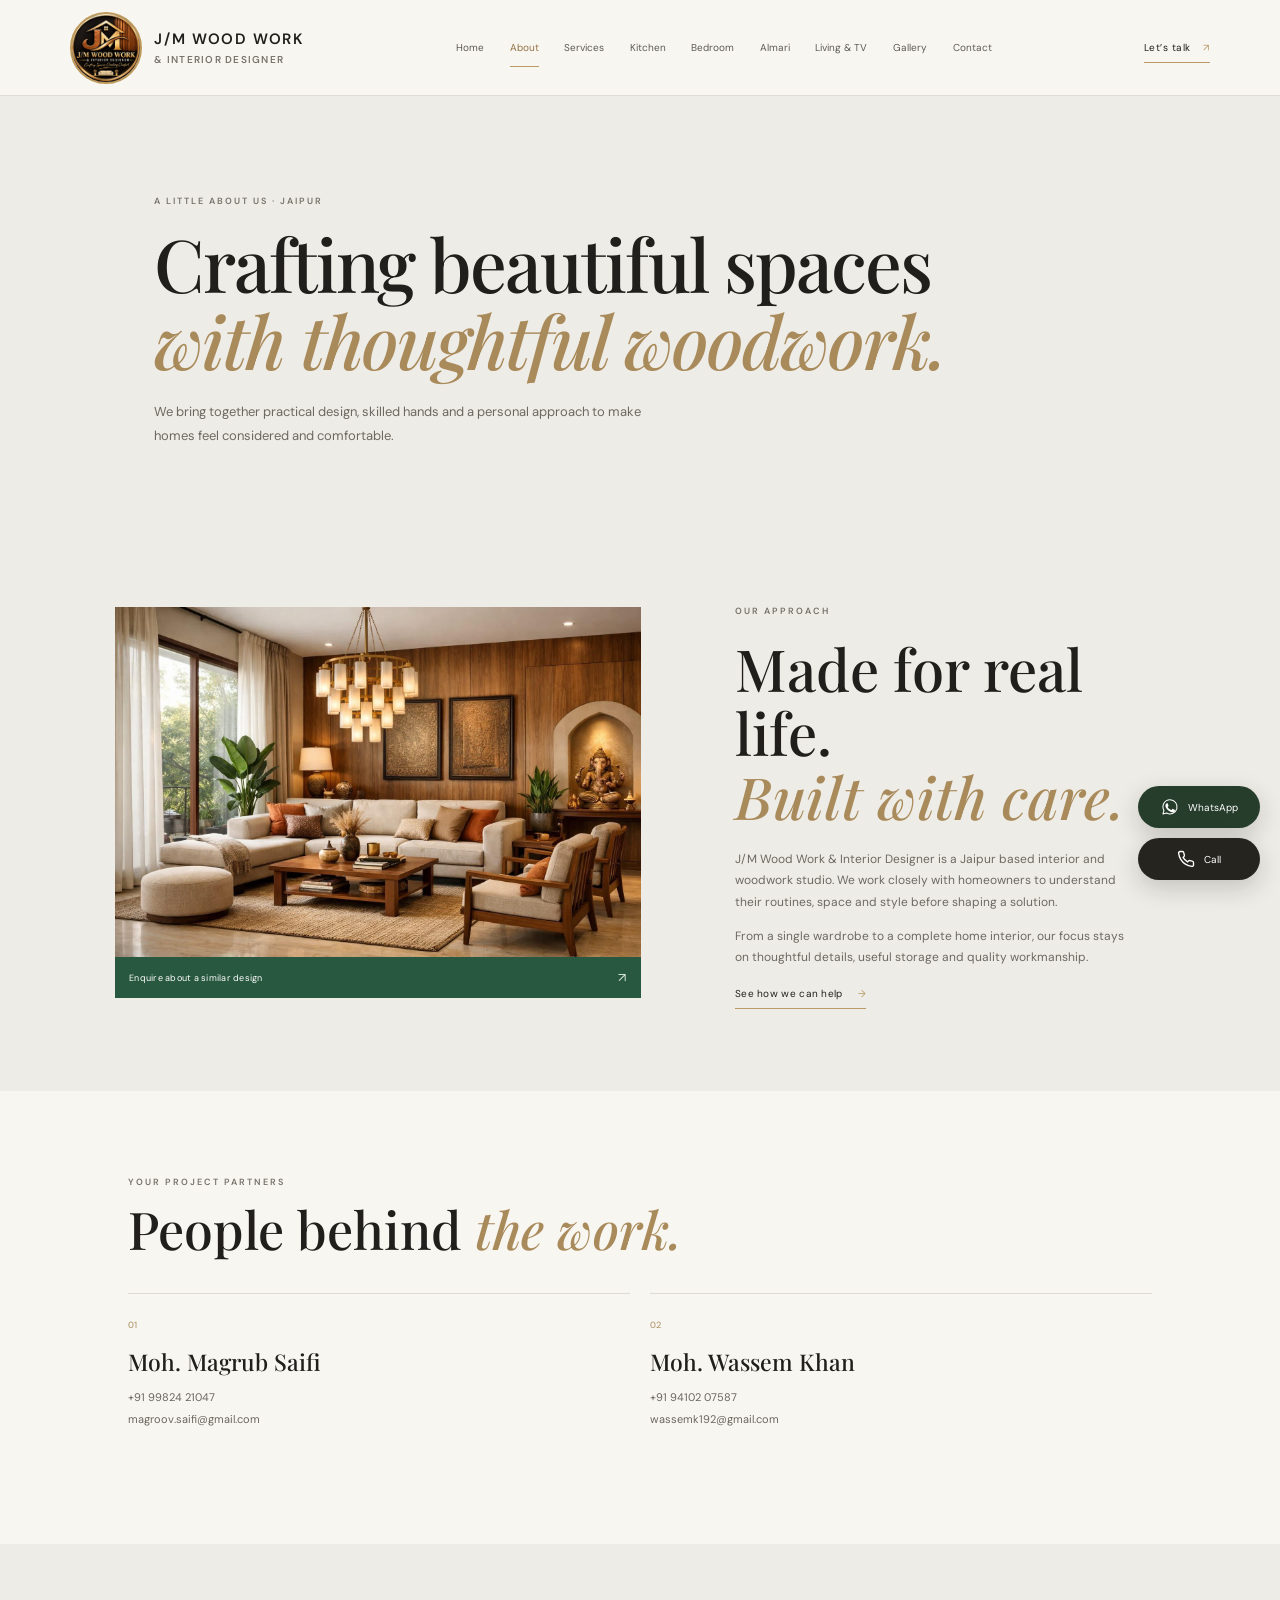
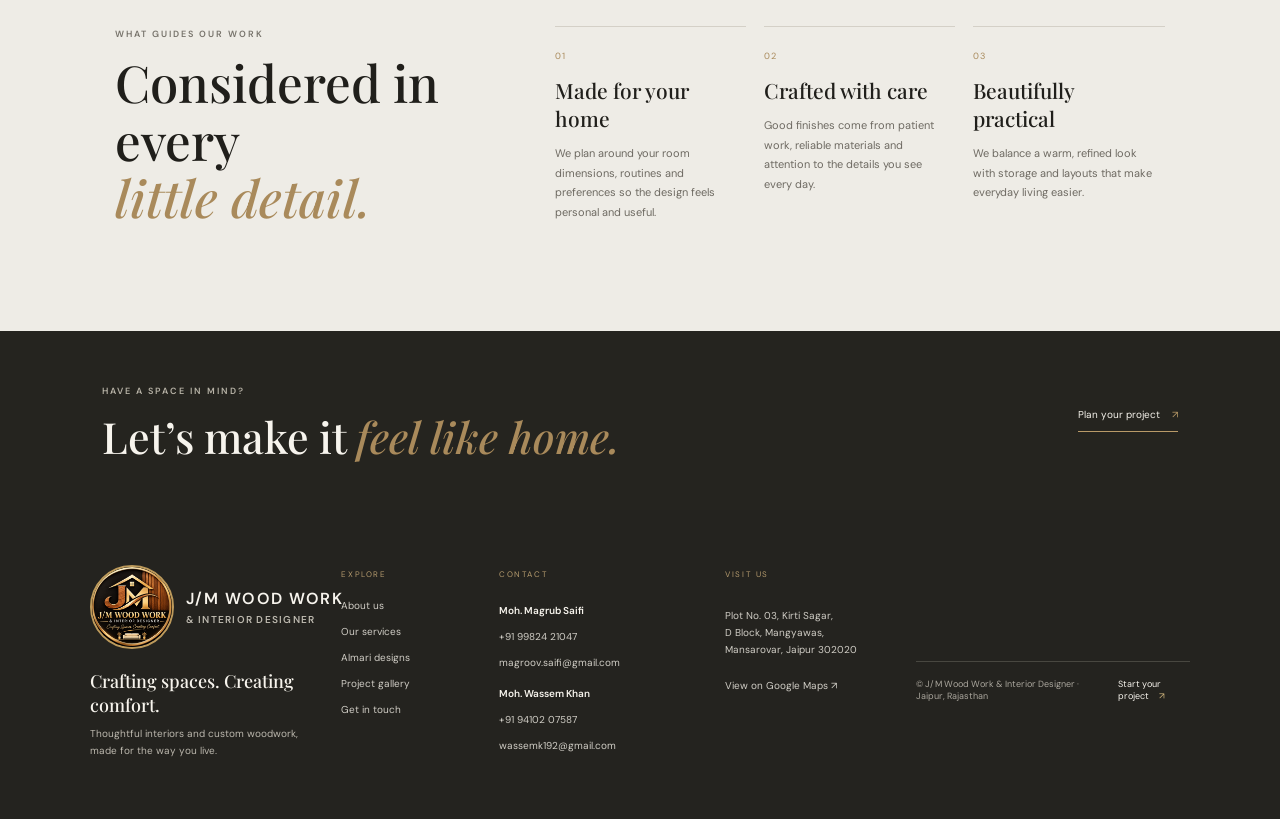
==== commit 44495b9c: "Add project videos to home carousel and gallery" ====
--- a/about.html
+++ b/about.html
@@ -1 +1 @@
-<!doctype html><html lang="en"><head><meta charset="UTF-8"><meta name="viewport" content="width=device-width, initial-scale=1"><meta name="theme-color" content="#171714"><meta name="description" content="Meet the J/M Wood Work team in Jaipur: custom woodwork, thoughtful interiors and quality craftsmanship."><title>About us | J/M Wood Work & Interior Designer, Jaipur</title><link rel="preconnect" href="https://fonts.googleapis.com"><link rel="preconnect" href="https://fonts.gstatic.com" crossorigin><link href="https://fonts.googleapis.com/css2?family=DM+Sans:wght@400;500;600&family=Playfair+Display:wght@500;600&display=swap" rel="stylesheet"><link rel="stylesheet" href="/styles.css"></head><body><header class="topbar"><a class="brand" href="/" aria-label="J/M Wood Work home"><img class="brand-logo" src="/images/jm-logo.jpg" alt="J/M Wood Work logo"><span class="brand-name"><span>J/M WOOD WORK</span><i>& INTERIOR DESIGNER</i></span></a><button class="menu-toggle" aria-expanded="false" aria-controls="site-nav" aria-label="Open navigation"><span></span><span></span></button><nav id="site-nav" aria-label="Main navigation"><a href="/">Home</a><a href="/about.html">About</a><a href="/services.html">Services</a><a href="/kitchen.html">Kitchen</a><a href="/bedroom.html">Bedroom</a><a href="/almari.html">Almari</a><a href="/living-room.html">Living & TV</a><a href="/gallery.html">Gallery</a><a href="/contact.html">Contact</a></nav><a class="header-cta" href="https://wa.me/919982421047" target="_blank" rel="noreferrer">Let’s talk <span>↗</span></a></header><main><section class="page-hero"><p class="eyebrow">A LITTLE ABOUT US · JAIPUR</p><h1>Crafting beautiful spaces<br><em>with thoughtful woodwork.</em></h1><p class="intro">We bring together practical design, skilled hands and a personal approach to make homes feel considered and comfortable.</p></section><section class="split-feature"><figure class="feature-image"><img src="/images/living-room-warm.jpg" alt="Warm family living room with custom wood finishes" loading="lazy"></figure><div><p class="eyebrow">OUR APPROACH</p><h2>Made for real life.<br><em>Built with care.</em></h2><p>J/M Wood Work & Interior Designer is a Jaipur based interior and woodwork studio. We work closely with homeowners to understand their routines, space and style before shaping a solution.</p><p>From a single wardrobe to a complete home interior, our focus stays on thoughtful details, useful storage and quality workmanship.</p><a class="text-link" href="/services.html">See how we can help <span>→</span></a></div></section><section class="owners"><p class="eyebrow">YOUR PROJECT PARTNERS</p><h2>People behind <em>the work.</em></h2><div class="owner-grid"><article><span>01</span><h3>Moh. Magrub Saifi</h3><a href="tel:+919982421047">+91 99824 21047</a><a href="mailto:magroov.saifi@gmail.com">magroov.saifi@gmail.com</a></article><article><span>02</span><h3>Moh. Wassem Khan</h3><a href="tel:+919410207587">+91 94102 07587</a><a href="mailto:wassemk192@gmail.com">wassemk192@gmail.com</a></article></div></section><section class="values-section"><div class="values-heading"><p class="eyebrow">WHAT GUIDES OUR WORK</p><h2>Considered in every<br><em>little detail.</em></h2></div><div class="values-grid"><article><span>01</span><h3>Made for your home</h3><p>We plan around your room dimensions, routines and preferences so the design feels personal and useful.</p></article><article><span>02</span><h3>Crafted with care</h3><p>Good finishes come from patient work, reliable materials and attention to the details you see every day.</p></article><article><span>03</span><h3>Beautifully practical</h3><p>We balance a warm, refined look with storage and layouts that make everyday living easier.</p></article></div></section></main><section class="contact-strip"><div><p class="eyebrow">HAVE A SPACE IN MIND?</p><h2>Let’s make it <em>feel like home.</em></h2></div><a class="contact-link" href="/contact.html">Plan your project <span>↗</span></a></section><footer class="site-footer"><div class="footer-main"><div class="footer-brand"><a class="brand" href="/"><img class="brand-logo" src="/images/jm-logo.jpg" alt="J/M Wood Work logo"><span class="brand-name"><span>J/M WOOD WORK</span><i>& INTERIOR DESIGNER</i></span></a><p>Crafting spaces. Creating comfort.</p><span class="footer-tag">Thoughtful interiors and custom woodwork, made for the way you live.</span></div><div class="footer-column"><p class="footer-title">EXPLORE</p><a href="/about.html">About us</a><a href="/services.html">Our services</a><a href="/almari.html">Almari designs</a><a href="/gallery.html">Project gallery</a><a href="/contact.html">Get in touch</a></div><div class="footer-column"><p class="footer-title">CONTACT</p><strong>Moh. Magrub Saifi</strong><a href="tel:+919982421047">+91 99824 21047</a><a href="mailto:magroov.saifi@gmail.com">magroov.saifi@gmail.com</a><strong>Moh. Wassem Khan</strong><a href="tel:+919410207587">+91 94102 07587</a><a href="mailto:wassemk192@gmail.com">wassemk192@gmail.com</a></div><div class="footer-column footer-address"><p class="footer-title">VISIT US</p><p>Plot No. 03, Kirti Sagar,<br>D Block, Mangyawas,<br>Mansarovar, Jaipur 302020</p><a href="https://maps.google.com/?q=Plot+No+03+Kirti+Sagar+D+Block+Mangyawas+Mansarovar+Jaipur+302020" target="_blank" rel="noreferrer">View on Google Maps ↗</a></div></div><div class="footer-bottom"><span>© J/M Wood Work & Interior Designer · Jaipur, Rajasthan</span><a href="/contact.html">Start your project <span>↗</span></a></div></footer><script src="/script.js" defer></script></body></html>+<!doctype html><html lang="en"><head><meta charset="UTF-8"><meta name="viewport" content="width=device-width, initial-scale=1"><meta name="theme-color" content="#171714"><meta name="description" content="Meet the J/M Wood Work team in Jaipur: custom woodwork, thoughtful interiors and quality craftsmanship."><title>About us | J/M Wood Work & Interior Designer, Jaipur</title><link rel="preconnect" href="https://fonts.googleapis.com"><link rel="preconnect" href="https://fonts.gstatic.com" crossorigin><link href="https://fonts.googleapis.com/css2?family=DM+Sans:wght@400;500;600&family=Playfair+Display:wght@500;600&display=swap" rel="stylesheet"><link rel="stylesheet" href="/styles.css"></head><body><header class="topbar"><a class="brand" href="/" aria-label="J/M Wood Work home"><img class="brand-logo" src="/images/jm-logo.jpg" alt="J/M Wood Work logo"><span class="brand-name"><span>J/M WOOD WORK</span><i>& INTERIOR DESIGNER</i></span></a><button class="menu-toggle" aria-expanded="false" aria-controls="site-nav" aria-label="Open navigation"><span></span><span></span></button><nav id="site-nav" aria-label="Main navigation"><a href="/">Home</a><a href="/about.html">About</a><a href="/services.html">Services</a><a href="/kitchen.html">Kitchen</a><a href="/bedroom.html">Bedroom</a><a href="/almari.html">Almari</a><a href="/living-room.html">Living & TV</a><a href="/gallery.html">Gallery</a><a href="/contact.html">Contact</a></nav><a class="header-cta" href="https://wa.me/919982421047" target="_blank" rel="noreferrer">Let’s talk <span>↗</span></a></header><main><section class="page-hero"><p class="eyebrow">A LITTLE ABOUT US · JAIPUR</p><h1>Crafting beautiful spaces<br><em>with thoughtful woodwork.</em></h1><p class="intro">We bring together practical design, skilled hands and a personal approach to make homes feel considered and comfortable.</p></section><section class="split-feature"><figure class="feature-image"><img src="/images/living-room-warm.jpg" alt="Warm family living room with custom wood finishes" loading="lazy"></figure><div><p class="eyebrow">OUR APPROACH</p><h2>Made for real life.<br><em>Built with care.</em></h2><p>J/M Wood Work & Interior Designer is a Jaipur based interior and woodwork studio. We work closely with homeowners to understand their routines, space and style before shaping a solution.</p><p>From a single wardrobe to a complete home interior, our focus stays on thoughtful details, useful storage and quality workmanship.</p><a class="text-link" href="/services.html">See how we can help <span>→</span></a></div></section><section class="owners"><p class="eyebrow">YOUR PROJECT PARTNERS</p><h2>People behind <em>the work.</em></h2><div class="owner-grid"><article><span>01</span><h3>Moh. Magrub Saifi</h3><a href="tel:+919982421047">+91 99824 21047</a><a href="mailto:magroov.saifi@gmail.com">magroov.saifi@gmail.com</a></article><article><span>02</span><h3>Moh. Wassem Khan</h3><a href="tel:+919410207587">+91 94102 07587</a><a href="mailto:wassemk192@gmail.com">wassemk192@gmail.com</a></article></div></section><section class="values-section"><div class="values-heading"><p class="eyebrow">WHAT GUIDES OUR WORK</p><h2>Considered in every<br><em>little detail.</em></h2></div><div class="values-grid"><article><span>01</span><h3>Made for your home</h3><p>We plan around your room dimensions, routines and preferences so the design feels personal and useful.</p></article><article><span>02</span><h3>Crafted with care</h3><p>Good finishes come from patient work, reliable materials and attention to the details you see every day.</p></article><article><span>03</span><h3>Beautifully practical</h3><p>We balance a warm, refined look with storage and layouts that make everyday living easier.</p></article></div></section></main><section class="contact-strip"><div><p class="eyebrow">HAVE A SPACE IN MIND?</p><h2>Let’s make it <em>feel like home.</em></h2></div><a class="contact-link" href="/contact.html">Plan your project <span>↗</span></a></section><footer class="site-footer"><div class="footer-main"><div class="footer-brand"><a class="brand" href="/"><img class="brand-logo" src="/images/jm-logo.jpg" alt="J/M Wood Work logo"><span class="brand-name"><span>J/M WOOD WORK</span><i>& INTERIOR DESIGNER</i></span></a><p>Crafting spaces. Creating comfort.</p><span class="footer-tag">Thoughtful interiors and custom woodwork, made for the way you live.</span></div><div class="footer-column"><p class="footer-title">EXPLORE</p><a href="/about.html">About us</a><a href="/services.html">Our services</a><a href="/almari.html">Almari designs</a><a href="/gallery.html">Project gallery</a><a href="/contact.html">Get in touch</a></div><div class="footer-column"><p class="footer-title">CONTACT</p><strong>Moh. Magrub Saifi</strong><a href="tel:+919982421047">+91 99824 21047</a><a href="mailto:magroov.saifi@gmail.com">magroov.saifi@gmail.com</a><strong>Moh. Wassem Khan</strong><a href="tel:+919410207587">+91 94102 07587</a><a href="mailto:wassemk192@gmail.com">wassemk192@gmail.com</a></div><div class="footer-column footer-address"><p class="footer-title">VISIT US</p><p>Plot No. 03, Kirti Sagar,<br>D Block, Mangyawas,<br>Mansarovar, Jaipur 302020</p><a href="https://maps.google.com/?q=Plot+No+03+Kirti+Sagar+D+Block+Mangyawas+Mansarovar+Jaipur+302020" target="_blank" rel="noreferrer">View on Google Maps ↗</a></div></div><div class="footer-bottom"><span>© J/M Wood Work & Interior Designer · Jaipur, Rajasthan</span><a href="/contact.html">Start your project <span>↗</span></a></div></footer><script src="/script.js?v=20261103-videos" defer></script></body></html>
--- a/styles.css
+++ b/styles.css
@@ -20,4 +20,10 @@
 .brand-logo{display:block;flex:none;width:49px;height:66px;object-fit:contain;background:#080706;border:1px solid #bd9a5b;border-radius:4px}.brand-name>span{display:block;font-size:12px;font-weight:600;letter-spacing:1.2px;white-space:nowrap}.site-footer .brand-logo{width:58px;height:78px}.site-footer .brand-name>span{font-size:13px;color:#f7f4ed}.site-footer .brand-name i{font-size:8px}
 @media(max-width:980px){.brand-logo{width:43px;height:58px}.brand-name>span{font-size:11px;letter-spacing:.8px}.site-footer .brand-logo{width:52px;height:70px}}
 @media(max-width:760px){.brand-logo{width:39px;height:52px}.brand-name>span{font-size:10px;letter-spacing:.65px}.brand-name i{font-size:7px}.site-footer .brand-logo{width:48px;height:64px}.site-footer .brand-name>span{font-size:11px}}
+.topbar{min-height:96px}.brand-logo{width:72px;height:72px;object-fit:cover;border:2px solid #bd9a5b;border-radius:50%;background:#080706}.brand-name>span{font-size:15px;letter-spacing:1.35px}.brand-name i{font-size:10px;letter-spacing:1.25px}.site-footer .brand-logo{width:84px;height:84px}.site-footer .brand-name>span{font-size:16px}.site-footer .brand-name i{font-size:10px}
+@media(max-width:980px){.topbar{min-height:88px}.brand-logo{width:62px;height:62px}.brand-name>span{font-size:13.5px;letter-spacing:1px}.brand-name i{font-size:9px}.site-footer .brand-logo{width:72px;height:72px}}
+@media(max-width:760px){.topbar{min-height:76px}.brand-logo{width:56px;height:56px}.brand-name>span{font-size:12px;letter-spacing:.7px}.brand-name i{font-size:8.5px;letter-spacing:.8px}.site-footer .brand-logo{width:66px;height:66px}.site-footer .brand-name>span{font-size:14px}}
+.home-video-carousel{min-width:0;width:100%;max-width:520px;margin-inline:auto}.carousel-stage{min-width:0}.carousel-slide[hidden]{display:none!important}.carousel-slide{width:100%}.carousel-slide video{width:100%;height:auto}.carousel-controls{display:flex;align-items:center;gap:13px;margin-top:14px}.carousel-arrow{width:36px;height:36px;border:1px solid #75836d;border-radius:50%;background:transparent;color:#f7f4ed;font-size:17px;cursor:pointer;flex:none}.carousel-arrow:hover{background:#31553b}.carousel-dots{display:flex;align-items:center;gap:7px;margin-left:auto}.carousel-dot{width:7px;height:7px;border:0;border-radius:50%;padding:0;background:#7a7971;cursor:pointer}.carousel-dot[aria-pressed=true]{width:20px;border-radius:8px;background:#d1b77f}.carousel-count{font-size:9px;letter-spacing:1px;color:#d3c9b1;white-space:nowrap}.video-gallery-section{padding:75px 8vw 90px;background:#eeece6}.video-gallery-section .section-heading{display:block}.video-gallery-intro{font-size:11px;line-height:1.8;color:#6e6a62;max-width:440px;margin:15px 0 0}.video-gallery-grid{display:grid;grid-template-columns:repeat(3,minmax(0,1fr));gap:20px}.video-card{min-width:0;background:#fff;border:1px solid #e3dfd6}.video-card-media{margin:0;background:#161614}.video-card-media video{display:block;width:100%;height:auto;max-height:75vh;object-fit:contain;background:#161614}.video-card-media figcaption{background:#fff;padding:16px}.video-card-media figcaption>span{font-size:8px;letter-spacing:1.25px;color:#8b806c}.video-card-media h3{font:500 19px var(--serif);margin:8px 0}.video-card-media p{font-size:10px;line-height:1.7;color:#6e6a62;margin:0}.video-card .project-enquiry{margin:0}.video-gallery-grid .video-card video{aspect-ratio:auto}
+@media(max-width:980px){.video-gallery-section{padding:65px 6vw 75px}.video-gallery-grid{grid-template-columns:repeat(2,minmax(0,1fr));gap:14px}}
+@media(max-width:760px){.home-video-carousel{max-width:520px}.carousel-controls{gap:8px}.carousel-arrow{width:34px;height:34px}.carousel-dots{gap:5px}.carousel-dot{width:6px;height:6px}.carousel-dot[aria-pressed=true]{width:15px}.carousel-count{font-size:8px}.video-gallery-section{padding:55px 6vw 65px}.video-gallery-grid{grid-template-columns:1fr;gap:15px}.video-card-media video{max-height:72vh}}
 @media(max-width:760px){.hero h1{font-size:clamp(48px,13vw,58px)}.brand-name{font-size:11px;letter-spacing:.9px}.brand-name i{font-size:7.5px}.float-actions{right:12px;bottom:12px;gap:7px}.float-button{width:42px;height:42px;min-width:42px;padding:0;border-radius:50%;gap:0}.float-button span{display:none}}
